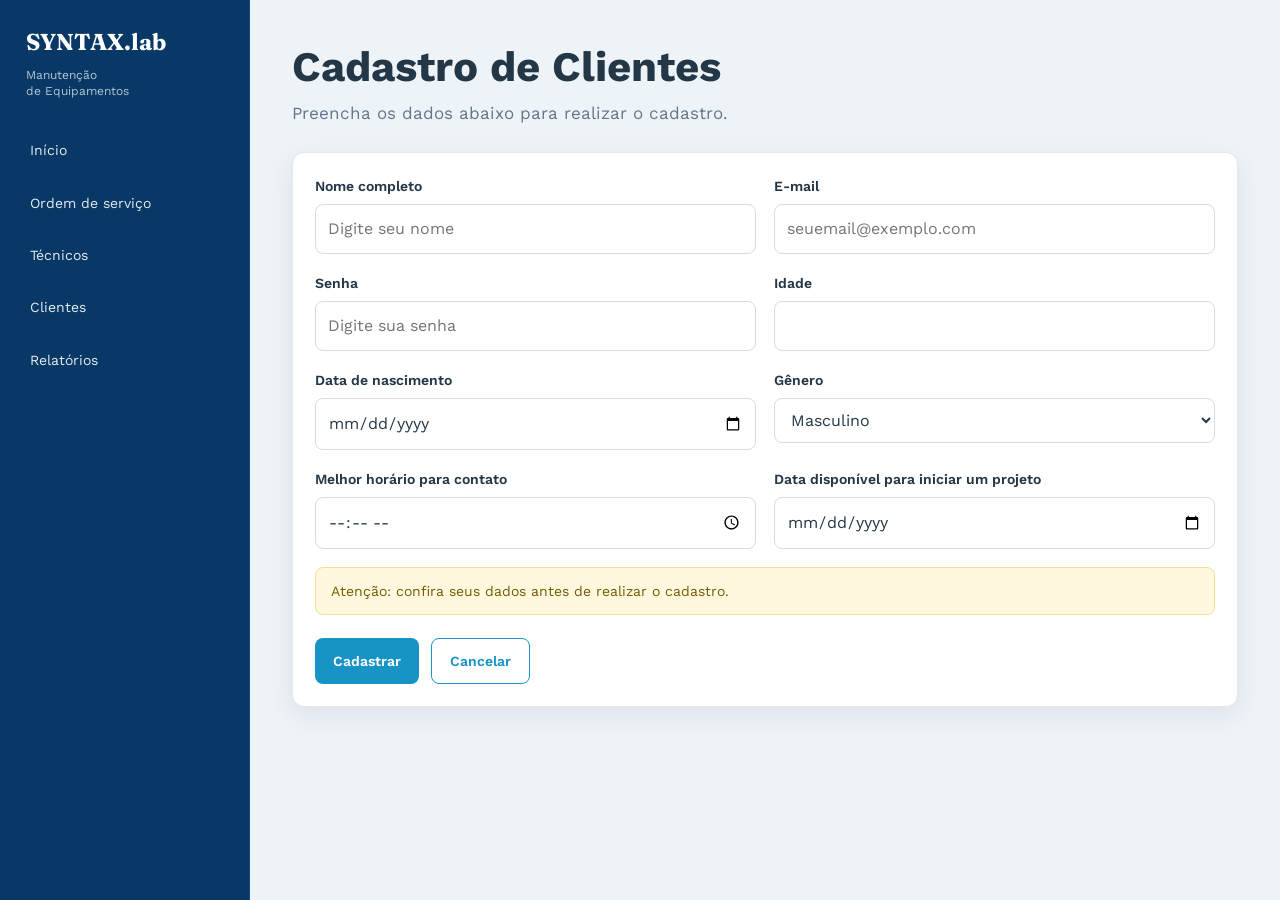
==== FRONT END/cadascliente.html @ cbfb4562 "projeto" ====
<!DOCTYPE html>
<html lang="pt-br">
<head>
    <meta charset="UTF-8">
    <meta name="viewport" content="width=device-width, initial-scale=1.0">
    <title>Cadastro de Clientes</title>
    <link rel="stylesheet" href="style.css">
    <link rel="preconnect" href="https://fonts.googleapis.com">
    <link rel="preconnect" href="https://fonts.gstatic.com" crossorigin>
    <link href="https://fonts.googleapis.com/css2?family=Fraunces:ital,opsz,wght@0,9..144,100..900;1,9..144,100..900&family=Work+Sans:ital,wght@0,100..900;1,100..900&display=swap" rel="stylesheet">
</head>
<body>
<header class="topo">
    <div class="topo-conteudo">
        <nav class="menu">
            <a href="inicio.html" class="marca">SYNTAX.lab</a>
            <p>Manutenção<br>de Equipamentos</p>
            <a href="inicio.html">Início</a>
            <a href="ordem.html">Ordem de serviço</a>
            <a href="tecnicos.html">Técnicos</a>
            <a href="clientes.html">Clientes</a>
            <a href="relatorios.html">Relatórios</a>
        </nav>
    </div>
</header>

<main class="pagina">
    <h1>Cadastro de Clientes</h1>
    <p>Preencha os dados abaixo para realizar o cadastro.</p>

    <section class="block">
        <form action="inicio.html" method="get" class="formulario">
            <div class="form-grid">
                <div class="campo">
                    <label for="nome">Nome completo</label>
                    <input type="text" name="Nome" id="nome" placeholder="Digite seu nome" required>
                </div>

                <div class="campo">
                    <label for="email">E-mail</label>
                    <input type="email" name="Email" id="email" placeholder="seuemail@exemplo.com" required>
                </div>

                <div class="campo">
                    <label for="senha">Senha</label>
                    <input type="password" name="Senha" id="senha" placeholder="Digite sua senha" required>
                </div>

                <div class="campo">
                    <label for="idade">Idade</label>
                    <input type="number" name="Idade" id="idade" min="18" max="99" required>
                </div>

                <div class="campo">
                    <label for="data-nascimento">Data de nascimento</label>
                    <input type="date" name="Data-nascimento" id="data-nascimento" required>
                </div>

                <div class="campo">
                    <label for="genero">Gênero</label>
                    <select name="genero" id="genero">
                        <option value="Masculino">Masculino</option>
                        <option value="Feminino">Feminino</option>
                        <option value="Prefiro_nao_dizer">Prefiro não dizer</option>
                    </select>
                </div>
                
                <div class="campo">
                    <label for="hora-cadastro">Melhor horário para contato</label>
                    <input type="time" name="hora-cadastro" id="hora-cadastro">
                </div>

                <div class="campo">
                    <label for="data-disponivel">Data disponível para iniciar um projeto</label>
                    <input type="date" name="Data-disponivel" id="data-disponivel" required>
                </div>
            </div>

            <div class="aviso">Atenção: confira seus dados antes de realizar o cadastro.</div>

            <div class="form-acoes">
                <button type="submit" class="botao botao-preenchido">Cadastrar</button>
                <a href="inicio.html" class="botao botao-contorno">Cancelar</a>
            </div>
        </form>
    </section>
</main>

</body>
</html>
---- FRONT END/style.css ----
/* =========================================================
   WEB-OS — ESTILO PRINCIPAL
   ========================================================= */

:root {
    --cor-texto: #243746;
    --cor-texto-suave: #64748b;
    --cor-fundo: #eef3f8;
    --cor-branco: #ffffff;

    --cor-primaria: #1794c5;
    --cor-primaria-escura: #0b6f99;
    --cor-menu: #083966;

    --cor-sucesso: #168653;
    --cor-sucesso-fundo: #d5f5e3;

    --cor-andamento: #b77900;
    --cor-andamento-fundo: #fff0c2;

    --cor-pendente: #475569;
    --cor-pendente-fundo: #e2e8f0;

    --cor-perigo: #dc3545;
    --cor-perigo-fundo: #fde2e5;

    --cor-linha: #e5e7eb;

    --sombra: 0 8px 24px rgba(15, 23, 42, 0.08);
    --sombra-hover: 0 14px 30px rgba(15, 23, 42, 0.13);

    --raio: 12px;
    --transicao: 0.2s ease;
}

/* =========================
   RESET (Corrigido o hífen para asterisco *)
   ========================= */

* {
    margin: 0;
    padding: 0;
    box-sizing: border-box;
}

html {
    scroll-behavior: smooth;
}

body {
    min-height: 100vh;
    font-family: "Work Sans", "Poppins", Arial, sans-serif;
    color: var(--cor-texto);
    background: var(--cor-fundo);
    line-height: 1.6;
    margin-left: 250px; /* Ajustado para bater certo com os 250px do .topo */
}

/* Espaçamento para a nova secção de detalhes */
.detalhes-secao {
    margin-top: 48px;
}
a {
    color: inherit;
    text-decoration: none;
}

button,
input,
select,
textarea {
    font: inherit;
}

img {
    max-width: 100%;
    display: block;
}

h1,
h2,
h3,
h4 {
    line-height: 1.2;
}

p {
    color: var(--cor-texto-suave);
}

/* =========================
   MENU LATERAL
   ========================= */

.topo {
    position: fixed;
    inset: 0 auto 0 0;
    width: 250px;
    height: 100vh;
    padding: 20px 16px;
    background: var(--cor-menu);
    color: #fff;
    border-right: 1px solid rgba(255,255,255,0.08);
    z-index: 1000;
}

.topo-conteudo {
    width: 100%;
    height: 100%;
}

.menu {
    display: flex;
    flex-direction: column;
    gap: 6px;
}

.marca {
    display: block;
    padding: 4px 10px 0;
    font-family: "Fraunces", Georgia, serif;
    font-size: 23px;
    font-weight: 700;
    color: #fff;
}

.menu > p {
    padding: 0 10px 22px;
    color: rgba(255,255,255,0.7);
    font-size: 12px;
    line-height: 1.35;
}

.menu > a:not(.marca) {
    display: block;
    padding: 12px 14px;
    border-radius: 9px;
    color: rgba(255,255,255,0.9);
    font-size: 14px;
    transition: background var(--transicao), transform var(--transicao);
}

.menu > a:not(.marca):hover {
    background: rgba(255,255,255,0.1);
    transform: translateX(4px);
}

/* =========================
   CONTEÚDO
   ========================= */

main,
.pagina {
    width: 100%;
    max-width: 1180px;
    margin: 0 auto;
    padding: 42px;
}
h5 {
    font-size: medium;
    background-color: #f5d8db;
    font-family: 'Segoe UI', Tahoma, Geneva, Verdana, sans-serif;
}
h4 {
    font-size: small;
    font-family: Cambria, Cochin, Georgia, Times, 'Times New Roman', serif;
}

.hero {
    width: 100%;
    max-width: 1180px;
    margin: 0 auto;
    padding: 52px 42px 25px;
}

.hero-texto {
    width: 100%;
}

.hero h1,
.hero h2,
.pagina > h1 {
    margin-bottom: 8px;
    font-size: clamp(28px, 4vw, 42px);
    color: var(--cor-texto);
}

.hero p,
.pagina > p {
    margin-bottom: 24px;
    font-size: 17px;
}

.secao-titulo {
    display: flex;
    align-items: center;
    justify-content: space-between;
    gap: 15px;
    margin: 30px 0 12px;
}

.secao-titulo h2,
.secao-titulo h3 {
    color: var(--cor-texto);
}

/* =========================
   BOTÕES
   ========================= */

.botao,
.botao-menu,
.entrar {
    display: inline-flex;
    align-items: center;
    justify-content: center;
    border: 0;
    border-radius: 8px;
    cursor: pointer;
    font-size: 14px;
    font-weight: 600;
    transition: transform var(--transicao), background var(--transicao), box-shadow var(--transicao);
}

.botao {
    padding: 11px 18px;
}

.botao:hover,
.botao-menu:hover,
.entrar:hover {
    transform: translateY(-2px);
}

.botao-menu {
    padding: 11px 18px;
    background: var(--cor-primaria);
    color: #fff;
    box-shadow: 0 4px 12px rgba(23,148,197,0.18);
}

.botao-menu:hover {
    background: var(--cor-primaria-escura);
}

.botao-preenchido {
    background: var(--cor-primaria);
    color: #fff;
}

.botao-contorno {
    border: 1px solid var(--cor-primaria);
    background: transparent;
    color: var(--cor-primaria);
}

.botao-claro {
    background: #e7f5fb;
    color: var(--cor-primaria-escura);
}

/* =========================
   CARDS DE RESUMO
   ========================= */

.cards-resumo {
    display: grid;
    grid-template-columns: repeat(4, minmax(0, 1fr));
    gap: 18px;
    margin: 25px 0 32px;
}

.card1,
.card2,
.card3,
.card4 {
    min-height: 155px;
    padding: 22px;
    border-radius: var(--raio);
    color: #fff;
    box-shadow: var(--sombra);
    transition: transform var(--transicao), box-shadow var(--transicao);
}

.card1 { background: #554aec; }
.card2 { background: #35b86b; }
.card3 { background: #e0b93b; color: #243746; }
.card4 { background: #e23d4f; }

.card1:hover,
.card2:hover,
.card3:hover,
.card4:hover {
    transform: translateY(-5px);
    box-shadow: var(--sombra-hover);
}

.card1 h2,
.card2 h2,
.card3 h2,
.card4 h2 {
    font-size: 17px;
    margin-bottom: 15px;
}

.card1 h3,
.card2 h3,
.card3 h3,
.card4 h3,
.card1 h4,
.card2 h4,
.card3 h4,
.card4 h4 {
    font-size: 34px;
    margin-bottom: 10px;
}

.card1 a,
.card2 a,
.card3 a,
.card4 a {
    display: inline-block;
    color: inherit;
    font-size: 13px;
    text-decoration: underline;
}

/* =========================
   CARDS DE RELATÓRIOS
   ========================= */

.cards {
    display: grid;
    grid-template-columns: repeat(4, minmax(0, 1fr));
    gap: 18px;
    width: 100%;
    margin-top: 25px;
}

.card {
    padding: 22px;
    min-height: 145px;
    background: var(--cor-branco);
    border: 1px solid var(--cor-linha);
    border-radius: var(--raio);
    text-align: center;
    box-shadow: var(--sombra);
    transition: transform var(--transicao), box-shadow var(--transicao);
}

.card:hover {
    transform: translateY(-4px);
    box-shadow: var(--sombra-hover);
}

.card h2 {
    margin-bottom: 10px;
    color: var(--cor-texto);
    font-size: 18px;
}

.card p {
    margin-bottom: 12px;
    font-size: 14px;
}

/* =========================
   BLOCO
   ========================= */

.block {
    width: 100%;
    margin: 20px 0;
    padding: 22px;
    background: var(--cor-branco);
    border: 1px solid var(--cor-linha);
    border-radius: var(--raio);
    box-shadow: var(--sombra);
}

.block h2,
.block h3 {
    margin-bottom: 16px;
}

/* =========================
   TABELAS
   ========================= */

.tabela-wrapper {
    width: 100%;
    overflow-x: auto;
}

table {
    width: 100%;
    min-width: 650px;
    border-collapse: collapse;
    background: #fff;
    overflow: hidden;
}

th {
    padding: 13px;
    background: #e8eef4;
    color: var(--cor-texto);
    text-align: left;
    font-size: 13px;
    font-weight: 700;
}

td {
    padding: 13px;
    border-bottom: 1px solid #edf0f2;
    color: #475569;
    font-size: 14px;
}

tr:last-child td {
    border-bottom: 0;
}

tr:hover td {
    background: #f8fafc;
}

/* =========================
   STATUS
   ========================= */

.andamento,
.concluida,
.pendente {
    display: inline-flex;
    align-items: center;
    padding: 5px 10px;
    border-radius: 999px;
    font-size: 12px;
    font-weight: 700;
}

.andamento {
    background: var(--cor-andamento-fundo);
    color: var(--cor-andamento);
}

.concluida {
    background: var(--cor-sucesso-fundo);
    color: var(--cor-sucesso);
}

.pendente {
    background: var(--cor-pendente-fundo);
    color: var(--cor-pendente);
}

/* =========================
   PESQUISA E FILTROS
   ========================= */

.filtros {
    display: flex;
    flex-wrap: wrap;
    gap: 12px;
    margin: 22px 0;
}

.filtros input,
.filtros select,
.pesquisa input,
.pesquisa select {
    min-height: 42px;
    padding: 9px 12px;
    border: 1px solid #d5dce3;
    border-radius: 8px;
    background: #fff;
    color: var(--cor-texto);
    outline: none;
}

.filtros input {
    flex: 1 1 320px;
}

.filtros input:focus,
.filtros select:focus {
    border-color: var(--cor-primaria);
    box-shadow: 0 0 0 3px rgba(23,148,197,0.12);
}

/* =========================
   FORMULÁRIOS
   ========================= */

.formulario {
    display: grid;
    gap: 18px;
}

.form-grid {
    display: grid;
    grid-template-columns: repeat(2, minmax(0, 1fr));
    gap: 18px;
}

.campo {
    display: flex;
    flex-direction: column;
    gap: 7px;
}

.campo label {
    color: var(--cor-texto);
    font-size: 14px;
    font-weight: 600;
}

.campo input,
.campo select,
.campo textarea {
    width: 100%;
    padding: 11px 12px;
    border: 1px solid #d5dce3;
    border-radius: 8px;
    background: #fff;
    color: var(--cor-texto);
    outline: none;
}

.campo input:focus,
.campo select:focus,
.campo textarea:focus {
    border-color: var(--cor-primaria);
    box-shadow: 0 0 0 3px rgba(23,148,197,0.12);
}

.campo textarea {
    min-height: 110px;
    resize: vertical;
}

.form-acoes {
    display: flex;
    flex-wrap: wrap;
    gap: 12px;
    margin-top: 5px;
}

.aviso {
    padding: 12px 15px;
    border-radius: 8px;
    background: #fff8df;
    border: 1px solid #f1df9d;
    color: #755b00;
    font-size: 14px;
}

/* =========================
   LOGIN
   ========================= */

.pagina-login {
    min-height: 100vh;
    margin-left: 0;
    display: grid;
    place-items: center;
    padding: 30px 18px;
    background: linear-gradient(135deg, #eef6fb, #e7edff);
}

.login-container {
    width: min(100%, 480px);
}

.login-cabecalho {
    margin-bottom: 22px;
    text-align: center;
}

.login-cabecalho h1 {
    margin-bottom: 8px;
    color: var(--cor-menu);
    font-family: "Fraunces", Georgia, serif;
    font-size: 38px;
}

.login-cabecalho p {
    max-width: none;
    font-size: 15px;
}

.login-card {
    padding: 28px;
    background: #fff;
    border: 1px solid var(--cor-linha);
    border-radius: 16px;
    box-shadow: var(--sombra-hover);
}

.login-card .form-acoes {
    margin-top: 10px;
}

.entrar {
    padding: 11px 20px;
    background: var(--cor-primaria);
    color: #fff;
}

/* =========================
   RESPONSIVIDADE
   ========================= */

@media (max-width: 1000px) {
    body {
        margin-left: 0;
    }

    .topo {
        position: relative;
        width: 100%;
        height: auto;
        padding: 14px;
    }

    .menu {
        flex-direction: row;
        flex-wrap: wrap;
        align-items: center;
    }

    .menu > p {
        display: none;
    }

    .menu > a:not(.marca) {
        padding: 9px 11px;
    }

    .marca {
        margin-right: auto;
    }

    .hero,
    main,
    .pagina {
        padding: 30px 22px;
    }

    .cards-resumo,
    .cards {
        grid-template-columns: repeat(2, minmax(0, 1fr));
    }
}

@media (max-width: 650px) {
    .hero,
    main,
    .pagina {
        padding: 24px 15px;
    }

    .menu {
        flex-direction: column;
        align-items: stretch;
    }

    .marca {
        margin-right: 0;
    }

    .menu > a:not(.marca) {
        width: 100%;
    }

    .cards-resumo,
    .cards,
    .form-grid {
        grid-template-columns: 1fr;
    }

    .filtros {
        flex-direction: column;
    }

    .filtros input,
    .filtros select,
    .botao-menu {
        width: 100%;
    }

    .form-acoes .botao,
    .form-acoes .entrar {
        width: 100%;
    }

    .login-card {
        padding: 20px;
    }
}
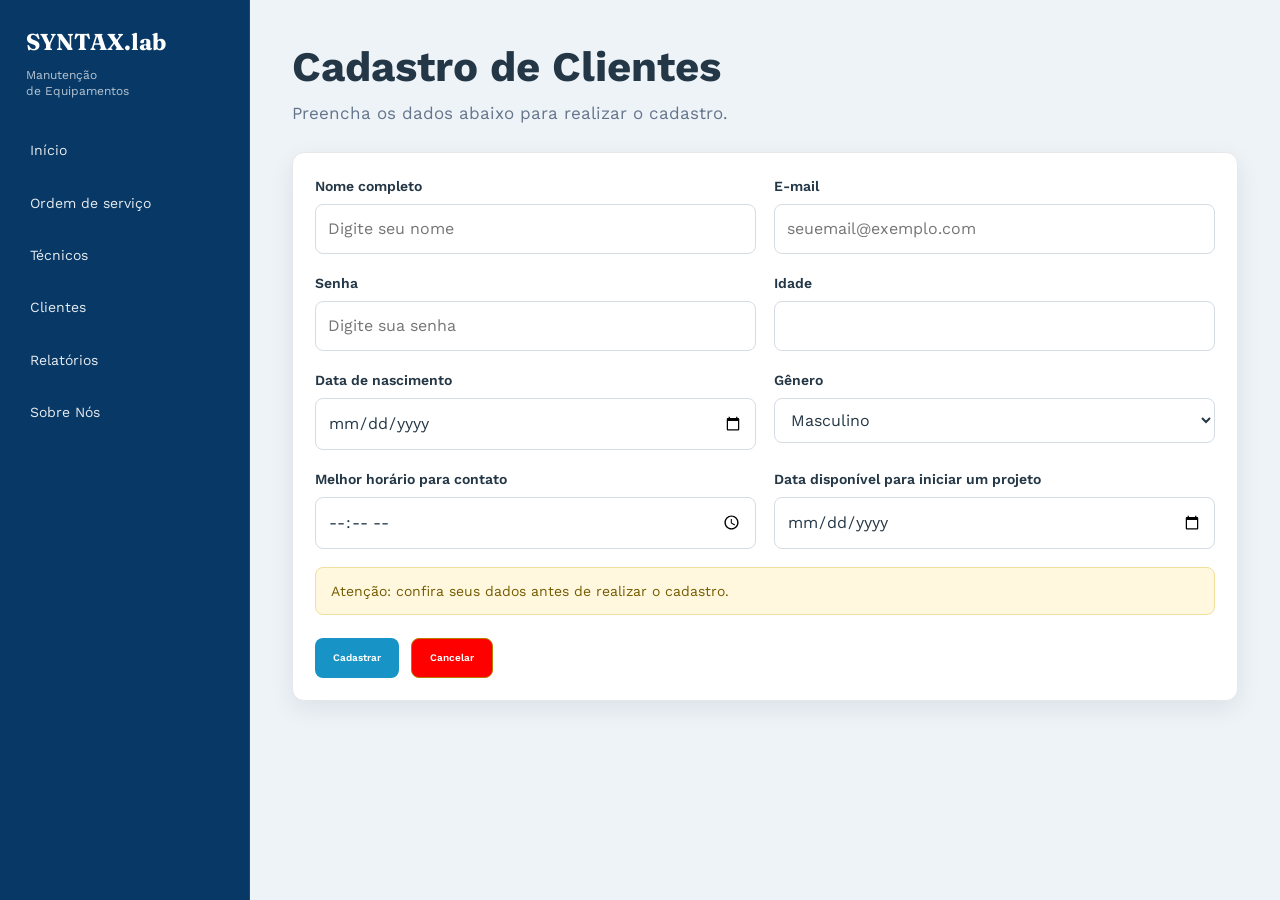
==== commit dcd6be54: "PROJETO" ====
--- a/FRONT END/cadascliente.html
+++ b/FRONT END/cadascliente.html
@@ -20,6 +20,7 @@
             <a href="tecnicos.html">Técnicos</a>
             <a href="clientes.html">Clientes</a>
             <a href="relatorios.html">Relatórios</a>
+            <a href="sobre.html">Sobre Nós</a>
         </nav>
     </div>
 </header>
--- a/FRONT END/style.css
+++ b/FRONT END/style.css
@@ -211,16 +211,18 @@
 .botao,
 .botao-menu,
 .entrar {
+    background-color: #316950;
     display: inline-flex;
     align-items: center;
     justify-content: center;
     border: 0;
     border-radius: 8px;
     cursor: pointer;
-    font-size: 14px;
+    font-size: 10px;
     font-weight: 600;
     transition: transform var(--transicao), background var(--transicao), box-shadow var(--transicao);
 }
+
 
 .botao {
     padding: 11px 18px;
@@ -230,6 +232,7 @@
 .botao-menu:hover,
 .entrar:hover {
     transform: translateY(-2px);
+    
 }
 
 .botao-menu {
@@ -247,13 +250,11 @@
     background: var(--cor-primaria);
     color: #fff;
 }
-
 .botao-contorno {
-    border: 1px solid var(--cor-primaria);
-    background: transparent;
-    color: var(--cor-primaria);
-}
-
+    border: 1px solid var(--cor-andamento);
+    background-color: #ff0000;
+    color: white;
+}
 .botao-claro {
     background: #e7f5fb;
     color: var(--cor-primaria-escura);
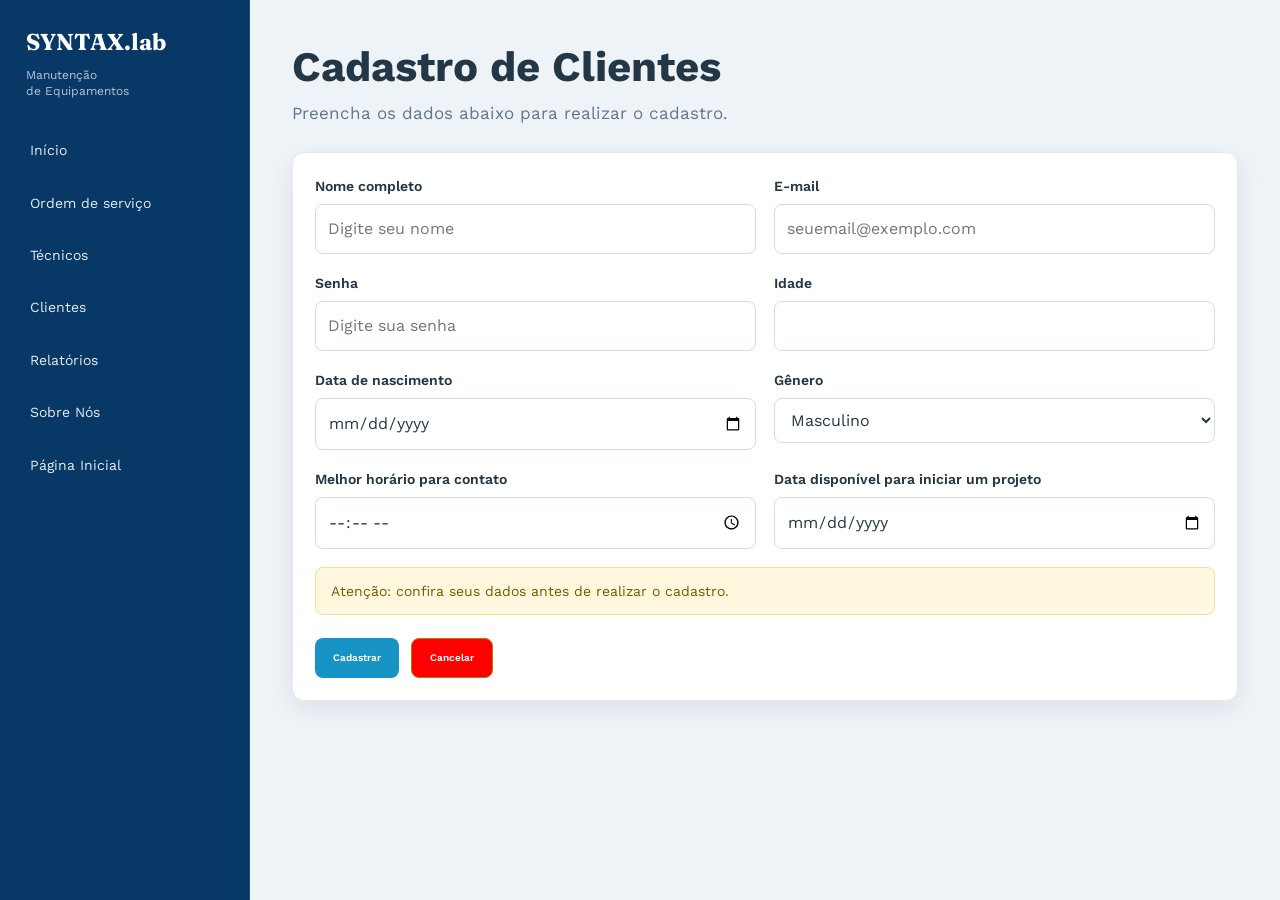
==== commit 6d088d2c: "PROJETO WEB" ====
--- a/FRONT END/cadascliente.html
+++ b/FRONT END/cadascliente.html
@@ -21,6 +21,7 @@
             <a href="clientes.html">Clientes</a>
             <a href="relatorios.html">Relatórios</a>
             <a href="sobre.html">Sobre Nós</a>
+            <a href="index.html">Página Inicial</a>
         </nav>
     </div>
 </header>
--- a/FRONT END/style.css
+++ b/FRONT END/style.css
@@ -31,6 +31,24 @@
 
     --raio: 12px;
     --transicao: 0.2s ease;
+}
+
+
+/* imagens
+*/
+img {
+    width: 150px;
+    height: 150px;
+    border-radius: 50%;
+    border: 5px solid #fff;
+}
+
+.LOGO {
+    width: 200px;
+    height: 200px;
+    object-fit: contain;
+    display: block;
+    margin: 0 auto;
 }
 
 /* =========================
